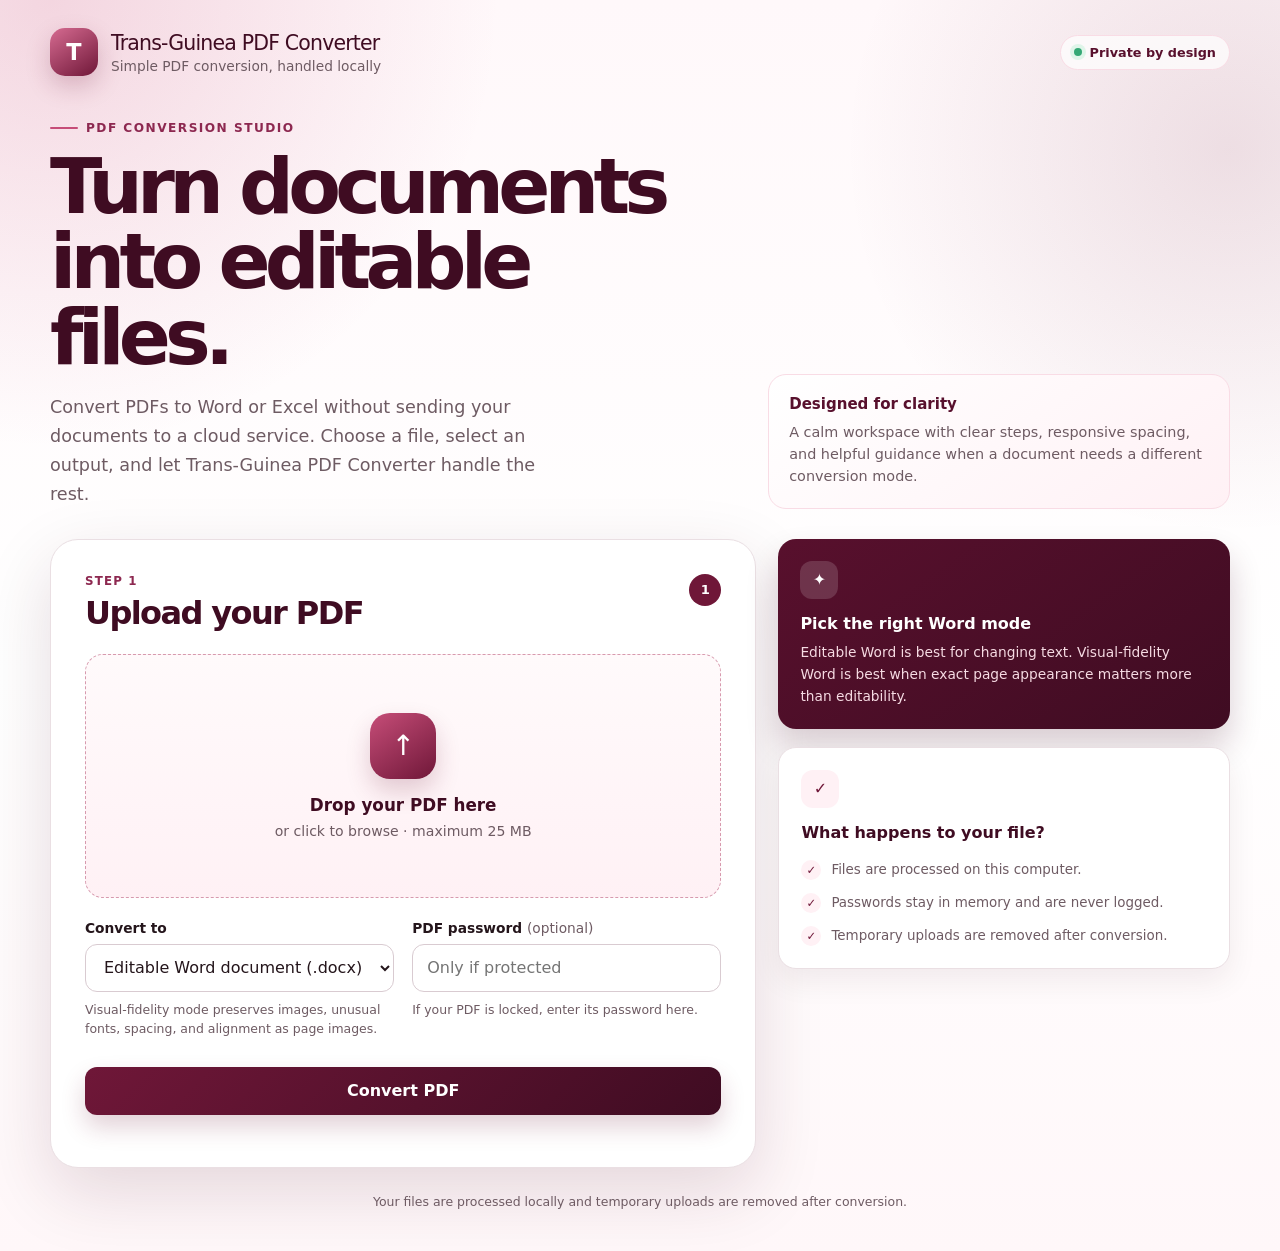
==== templates/index.html @ 627b2bba "Restore application source, tests, templates and packaging" ====
<!doctype html>
<html lang="en">
<head>
    <meta charset="utf-8">
    <meta name="viewport" content="width=device-width, initial-scale=1">
    <meta name="theme-color" content="#6f1738">
    <meta name="description" content="Convert PDF files to Word and Excel formats locally and privately.">
    <title>Trans-Guinea PDF Converter</title>
    <style>
        :root {
            --wine-900: #3f0c22;
            --wine-800: #58102d;
            --wine-700: #6f1738;
            --wine-600: #8d2850;
            --rose-100: #fff1f5;
            --rose-200: #f9dce5;
            --rose-500: #c64d78;
            --ink: #24151b;
            --muted: #6e5b63;
            --line: #eadfe3;
            --surface: #ffffff;
            --success: #176b4d;
            --success-bg: #eaf8f1;
            --danger: #a33a4d;
            --danger-bg: #fff0f2;
            --shadow: 0 24px 70px rgba(63, 12, 34, .14);
            --radius-lg: 28px;
            --radius-md: 18px;
            --radius-sm: 12px;
        }

        * { box-sizing: border-box; }
        html { min-width: 320px; background: #fff8fa; }
        body {
            min-width: 320px;
            min-height: 100vh;
            margin: 0;
            color: var(--ink);
            font-family: Inter, ui-sans-serif, system-ui, -apple-system, BlinkMacSystemFont, "Segoe UI", sans-serif;
            background:
                radial-gradient(circle at 4% 0%, rgba(198, 77, 120, .2), transparent 28rem),
                radial-gradient(circle at 96% 12%, rgba(111, 23, 56, .12), transparent 24rem),
                linear-gradient(180deg, #fff8fa 0%, #fff 54%, #fff7f9 100%);
        }

        button, input, select { font: inherit; }
        button, label, select { -webkit-tap-highlight-color: transparent; }

        .page-shell { width: min(1180px, calc(100% - 40px)); margin: 0 auto; padding: 28px 0 42px; }
        .topbar { display: flex; align-items: center; justify-content: space-between; gap: 20px; margin-bottom: 38px; }
        .brand { display: flex; align-items: center; gap: 13px; min-width: 0; }
        .brand-mark {
            display: grid;
            flex: 0 0 48px;
            width: 48px;
            height: 48px;
            place-items: center;
            border-radius: 15px;
            color: #fff;
            font-size: 1.4rem;
            font-weight: 800;
            background: linear-gradient(145deg, #d66b91, var(--wine-700));
            box-shadow: 0 10px 24px rgba(111, 23, 56, .22);
        }
        .brand-name { margin: 0; color: var(--wine-900); font-size: 1.28rem; letter-spacing: -.04em; }
        .brand-tagline { margin: 3px 0 0; color: var(--muted); font-size: .86rem; }
        .privacy-badge { display: inline-flex; align-items: center; gap: 8px; padding: 9px 13px; color: var(--wine-800); border: 1px solid var(--rose-200); border-radius: 999px; background: rgba(255, 255, 255, .72); font-size: .8rem; font-weight: 750; white-space: nowrap; }
        .privacy-badge::before { content: ""; width: 8px; height: 8px; border-radius: 50%; background: #35a875; box-shadow: 0 0 0 4px #dff5e9; }

        .hero { display: grid; grid-template-columns: minmax(0, 1fr) minmax(300px, .72fr); gap: clamp(30px, 6vw, 84px); align-items: end; margin-bottom: 30px; }
        .eyebrow { display: inline-flex; align-items: center; gap: 8px; margin: 0 0 14px; color: var(--wine-600); font-size: .76rem; font-weight: 850; letter-spacing: .12em; text-transform: uppercase; }
        .eyebrow::before { content: ""; width: 28px; height: 2px; border-radius: 99px; background: var(--rose-500); }
        h1 { max-width: 700px; margin: 0; color: var(--wine-900); font-size: clamp(2.35rem, 6vw, 5rem); line-height: .98; letter-spacing: -.075em; }
        .hero-copy { max-width: 530px; margin: 18px 0 0; color: var(--muted); font-size: clamp(.98rem, 2vw, 1.1rem); line-height: 1.65; }
        .hero-note { padding: 20px; border: 1px solid var(--rose-200); border-radius: var(--radius-md); background: linear-gradient(145deg, #fff, var(--rose-100)); }
        .hero-note strong { display: block; margin-bottom: 8px; color: var(--wine-800); font-size: .94rem; }
        .hero-note p { margin: 0; color: var(--muted); font-size: .9rem; line-height: 1.55; }

        .workspace { display: grid; grid-template-columns: minmax(0, 1.22fr) minmax(290px, .78fr); gap: 22px; align-items: start; }
        .panel { min-width: 0; padding: clamp(22px, 4vw, 34px); border: 1px solid var(--line); border-radius: var(--radius-lg); background: var(--surface); box-shadow: var(--shadow); }
        .panel-header { display: flex; align-items: flex-start; justify-content: space-between; gap: 18px; margin-bottom: 22px; }
        .panel-kicker { margin: 0 0 6px; color: var(--wine-600); font-size: .74rem; font-weight: 850; letter-spacing: .1em; text-transform: uppercase; }
        h2 { margin: 0; color: var(--wine-900); font-size: clamp(1.45rem, 3vw, 2rem); letter-spacing: -.05em; }
        .step { display: grid; width: 32px; height: 32px; flex: 0 0 32px; place-items: center; color: #fff; border-radius: 50%; background: var(--wine-700); font-size: .82rem; font-weight: 800; }

        .dropzone { position: relative; display: grid; min-height: 244px; place-items: center; padding: 28px; text-align: center; border: 1.5px dashed #d79aae; border-radius: var(--radius-md); background: linear-gradient(180deg, #fffafb, var(--rose-100)); cursor: pointer; transition: border-color .2s ease, background .2s ease, transform .2s ease, box-shadow .2s ease; }
        .dropzone:hover, .dropzone.dragover, .dropzone:focus-within { border-color: var(--wine-600); background: #fff3f7; box-shadow: 0 0 0 4px rgba(198, 77, 120, .1); }
        .dropzone.dragover { transform: translateY(-2px); }
        .dropzone input { position: absolute; width: 1px; height: 1px; opacity: 0; }
        .upload-icon { display: grid; width: 66px; height: 66px; margin: 0 auto 16px; place-items: center; color: #fff; border-radius: 20px; background: linear-gradient(145deg, var(--rose-500), var(--wine-700)); box-shadow: 0 12px 24px rgba(111, 23, 56, .2); font-size: 1.75rem; }
        .dropzone strong { display: block; color: var(--wine-900); font-size: 1.05rem; }
        .upload-content > span:not(.upload-icon):not(.file-name) { display: block; margin-top: 8px; color: var(--muted); font-size: .88rem; }
        .file-name { max-width: 100%; margin: 13px auto 0; color: var(--wine-700); font-size: .9rem; font-weight: 750; overflow-wrap: anywhere; }

        .form-grid { display: grid; grid-template-columns: repeat(2, minmax(0, 1fr)); gap: 18px; margin-top: 22px; }
        .field { min-width: 0; }
        .field label { display: block; margin-bottom: 8px; color: var(--ink); font-size: .86rem; font-weight: 800; }
        .optional { color: var(--muted); font-weight: 500; }
        select, input[type=password] { width: 100%; min-height: 48px; padding: 12px 14px; color: var(--ink); border: 1px solid #d9cbd1; border-radius: var(--radius-sm); outline: none; background: #fff; transition: border-color .2s ease, box-shadow .2s ease; }
        select:focus, input[type=password]:focus { border-color: var(--wine-600); box-shadow: 0 0 0 4px rgba(198, 77, 120, .12); }
        .hint { min-height: 42px; margin: 9px 0 0; color: var(--muted); font-size: .78rem; line-height: 1.5; }

        .actions { display: flex; flex-wrap: wrap; gap: 12px; align-items: center; margin-top: 24px; }
        button { min-height: 48px; padding: 12px 18px; border: 0; border-radius: var(--radius-sm); cursor: pointer; font-weight: 800; transition: transform .2s ease, box-shadow .2s ease, background .2s ease; }
        button:focus-visible, .download-link:focus-visible { outline: 3px solid rgba(198, 77, 120, .35); outline-offset: 3px; }
        #submitBtn { flex: 1 1 220px; color: #fff; background: linear-gradient(135deg, var(--wine-700), var(--wine-900)); box-shadow: 0 12px 24px rgba(111, 23, 56, .2); }
        #submitBtn:hover:not(:disabled) { transform: translateY(-1px); box-shadow: 0 15px 28px rgba(111, 23, 56, .27); }
        #submitBtn:disabled { cursor: wait; opacity: .65; }
        .reset { display: none; flex: 0 1 auto; color: var(--wine-700); border: 1px solid var(--rose-200); background: #fff; }
        .reset:hover { background: var(--rose-100); }
        .status { min-height: 0; margin-top: 18px; padding: 0; color: var(--muted); font-size: .9rem; line-height: 1.55; overflow-wrap: anywhere; }
        .status:not(:empty) { padding: 14px 16px; border-radius: var(--radius-sm); background: #faf7f8; }
        .status.success { color: var(--success); background: var(--success-bg); }
        .status.error { color: var(--danger); background: var(--danger-bg); }
        .status div { margin-top: 5px; font-size: .82rem; }
        .download-link { color: var(--wine-700); font-weight: 850; }
        .spinner { display: inline-block; width: 14px; height: 14px; margin-right: 8px; vertical-align: -2px; border: 2px solid currentColor; border-right-color: transparent; border-radius: 50%; animation: spin .8s linear infinite; }
        @keyframes spin { to { transform: rotate(360deg); } }

        .side-stack { display: grid; gap: 18px; }
        .info-card { padding: 22px; border: 1px solid var(--line); border-radius: var(--radius-md); background: var(--surface); box-shadow: 0 12px 30px rgba(63, 12, 34, .07); }
        .info-card.accent { color: #fff; border: 0; background: linear-gradient(145deg, var(--wine-800), var(--wine-900)); box-shadow: 0 18px 32px rgba(63, 12, 34, .2); }
        .info-icon { display: grid; width: 38px; height: 38px; margin-bottom: 15px; place-items: center; color: var(--wine-700); border-radius: 12px; background: var(--rose-100); font-weight: 900; }
        .accent .info-icon { color: #fff; background: rgba(255, 255, 255, .15); }
        .info-card h3 { margin: 0 0 8px; color: var(--wine-900); font-size: 1rem; }
        .accent h3 { color: #fff; }
        .info-card p { margin: 0; color: var(--muted); font-size: .86rem; line-height: 1.6; }
        .accent p { color: #f6dbe3; }
        .feature-list { display: grid; gap: 13px; margin: 18px 0 0; padding: 0; list-style: none; }
        .feature-list li { display: flex; gap: 10px; align-items: flex-start; color: var(--muted); font-size: .84rem; line-height: 1.45; }
        .feature-list li::before { content: "✓"; display: grid; flex: 0 0 20px; width: 20px; height: 20px; place-items: center; color: var(--wine-700); border-radius: 50%; background: var(--rose-100); font-size: .72rem; font-weight: 900; }
        footer { margin-top: 26px; color: var(--muted); font-size: .78rem; text-align: center; }

        @media (max-width: 820px) {
            .hero, .workspace { grid-template-columns: 1fr; }
            .hero { gap: 22px; }
            .hero-note { max-width: 560px; }
            .side-stack { grid-template-columns: repeat(2, minmax(0, 1fr)); }
        }

        @media (max-width: 600px) {
            .page-shell { width: min(100% - 24px, 520px); padding-top: 18px; }
            .topbar { align-items: flex-start; margin-bottom: 28px; }
            .privacy-badge { padding: 7px 9px; font-size: .7rem; }
            .brand-mark { flex-basis: 42px; width: 42px; height: 42px; }
            .brand-name { font-size: 1.08rem; }
            .brand-tagline { font-size: .76rem; }
            h1 { font-size: clamp(2.45rem, 13vw, 4rem); }
            .panel { padding: 20px 16px; border-radius: 22px; }
            .dropzone { min-height: 220px; padding: 22px 16px; }
            .form-grid, .side-stack { grid-template-columns: 1fr; }
            .actions { align-items: stretch; }
            #submitBtn, .reset { width: 100%; flex-basis: 100%; }
        }

        @media (prefers-reduced-motion: reduce) {
            *, *::before, *::after { scroll-behavior: auto !important; animation-duration: .01ms !important; transition-duration: .01ms !important; }
        }
    </style>
</head>
<body>
<main class="page-shell">
    <header class="topbar">
        <div class="brand">
            <div class="brand-mark" aria-hidden="true">T</div>
            <div>
                <p class="brand-name">Trans-Guinea PDF Converter</p>
                <p class="brand-tagline">Simple PDF conversion, handled locally</p>
            </div>
        </div>
        <div class="privacy-badge">Private by design</div>
    </header>

    <section class="hero" aria-labelledby="page-title">
        <div>
            <p class="eyebrow">PDF conversion studio</p>
            <h1 id="page-title">Turn documents into editable files.</h1>
            <p class="hero-copy">Convert PDFs to Word or Excel without sending your documents to a cloud service. Choose a file, select an output, and let Trans-Guinea PDF Converter handle the rest.</p>
        </div>
        <aside class="hero-note">
            <strong>Designed for clarity</strong>
            <p>A calm workspace with clear steps, responsive spacing, and helpful guidance when a document needs a different conversion mode.</p>
        </aside>
    </section>

    <section class="workspace" aria-label="PDF conversion workspace">
        <div class="panel">
            <div class="panel-header">
                <div><p class="panel-kicker">Step 1</p><h2>Upload your PDF</h2></div>
                <div class="step" aria-hidden="true">1</div>
            </div>
            <form id="uploadForm">
                <label class="dropzone" id="dropzone" for="file">
                    <input id="file" name="file" type="file" accept="application/pdf,.pdf" required>
                    <div class="upload-content">
                        <span class="upload-icon" aria-hidden="true">↑</span>
                        <strong>Drop your PDF here</strong>
                        <span>or click to browse · maximum 25 MB</span>
                        <span class="file-name" id="fileName"></span>
                    </div>
                </label>

                <div class="form-grid">
                    <div class="field">
                        <label for="format">Convert to</label>
                        <select id="format" name="format">
                            <option value="docx">Editable Word document (.docx)</option>
                            <option value="docx_visual">Visual-fidelity Word (.docx)</option>
                            <option value="xlsx">Excel workbook — tables only (.xlsx)</option>
                        </select>
                        <p class="hint">Visual-fidelity mode preserves images, unusual fonts, spacing, and alignment as page images.</p>
                    </div>
                    <div class="field">
                        <label for="password">PDF password <span class="optional">(optional)</span></label>
                        <input id="password" name="password" type="password" autocomplete="off" placeholder="Only if protected">
                        <p class="hint">If your PDF is locked, enter its password here.</p>
                    </div>
                </div>

                <div class="actions">
                    <button id="submitBtn" type="submit">Convert PDF</button>
                    <button class="reset" id="resetBtn" type="button">Start over</button>
                </div>
                <div class="status" id="status" role="status" aria-live="polite"></div>
            </form>
        </div>

        <aside class="side-stack" aria-label="Conversion information">
            <div class="info-card accent">
                <div class="info-icon" aria-hidden="true">✦</div>
                <h3>Pick the right Word mode</h3>
                <p>Editable Word is best for changing text. Visual-fidelity Word is best when exact page appearance matters more than editability.</p>
            </div>
            <div class="info-card">
                <div class="info-icon" aria-hidden="true">✓</div>
                <h3>What happens to your file?</h3>
                <ul class="feature-list">
                    <li>Files are processed on this computer.</li>
                    <li>Passwords stay in memory and are never logged.</li>
                    <li>Temporary uploads are removed after conversion.</li>
                </ul>
            </div>
        </aside>
    </section>

    <footer>Your files are processed locally and temporary uploads are removed after conversion.</footer>
</main>
<script>
const form = document.getElementById('uploadForm');
const fileInput = document.getElementById('file');
const dropzone = document.getElementById('dropzone');
const fileName = document.getElementById('fileName');
const status = document.getElementById('status');
const submitBtn = document.getElementById('submitBtn');
const resetBtn = document.getElementById('resetBtn');

function showFile() {
    fileName.textContent = fileInput.files[0] ? fileInput.files[0].name : '';
}

fileInput.addEventListener('change', showFile);
['dragenter', 'dragover'].forEach(type => dropzone.addEventListener(type, event => {
    event.preventDefault();
    dropzone.classList.add('dragover');
}));
['dragleave', 'drop'].forEach(type => dropzone.addEventListener(type, event => {
    event.preventDefault();
    dropzone.classList.remove('dragover');
}));
dropzone.addEventListener('drop', event => {
    if (event.dataTransfer.files.length) {
        fileInput.files = event.dataTransfer.files;
        showFile();
    }
});

form.addEventListener('submit', async event => {
    event.preventDefault();
    if (!fileInput.files.length) {
        fileInput.focus();
        return;
    }
    status.className = 'status';
    status.innerHTML = '<span class="spinner"></span>Converting securely on your computer…';
    submitBtn.disabled = true;
    resetBtn.style.display = 'none';
    try {
        const response = await fetch('/convert', { method: 'POST', body: new FormData(form) });
        const data = await response.json();
        if (!response.ok) throw new Error(data.error || 'Conversion failed.');
        status.className = 'status success';
        const warnings = (data.warnings || []).map(warning => `<div>${warning}</div>`).join('');
        status.innerHTML = `Done — <a class="download-link" href="${data.download_url}">Download ${data.filename}</a>${warnings}`;
        resetBtn.style.display = 'inline-block';
    } catch (error) {
        status.className = 'status error';
        status.textContent = error.message;
    } finally {
        submitBtn.disabled = false;
    }
});

resetBtn.addEventListener('click', () => {
    form.reset();
    fileName.textContent = '';
    status.textContent = '';
    status.className = 'status';
    resetBtn.style.display = 'none';
    fileInput.focus();
});
</script>
</body>
</html>
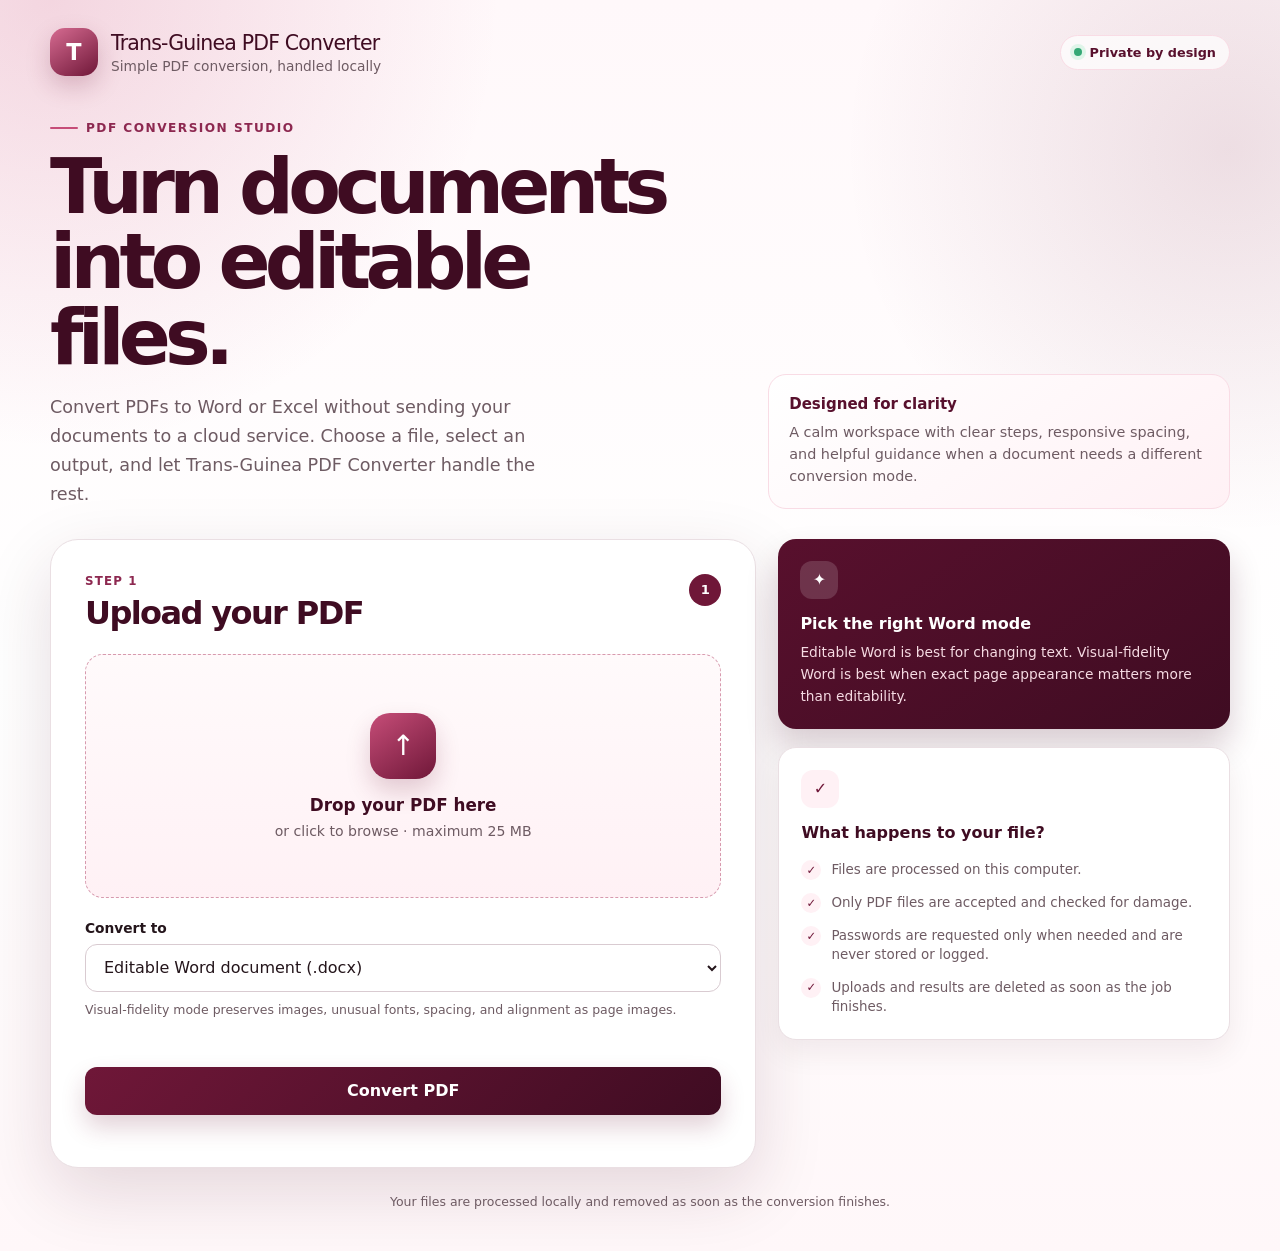
==== commit b0bf6cef: "Harden privacy: temp-only processing, password popup, PDF validation" ====
--- a/templates/index.html
+++ b/templates/index.html
@@ -92,7 +92,15 @@
         .upload-content > span:not(.upload-icon):not(.file-name) { display: block; margin-top: 8px; color: var(--muted); font-size: .88rem; }
         .file-name { max-width: 100%; margin: 13px auto 0; color: var(--wine-700); font-size: .9rem; font-weight: 750; overflow-wrap: anywhere; }
 
-        .form-grid { display: grid; grid-template-columns: repeat(2, minmax(0, 1fr)); gap: 18px; margin-top: 22px; }
+        .form-grid { display: grid; grid-template-columns: minmax(0, 1fr); gap: 18px; margin-top: 22px; }
+        dialog { width: min(420px, calc(100% - 32px)); padding: 26px; color: var(--ink); border: 1px solid var(--line); border-radius: var(--radius-md); box-shadow: var(--shadow); }
+        dialog::backdrop { background: rgba(63, 12, 34, .45); }
+        dialog h3 { margin: 0 0 8px; color: var(--wine-900); }
+        dialog p { margin: 0 0 16px; color: var(--muted); font-size: .88rem; line-height: 1.5; }
+        .dialog-error { min-height: 1.2em; margin: 8px 0 0; color: var(--danger); font-size: .82rem; }
+        .dialog-actions { display: flex; gap: 10px; justify-content: flex-end; margin-top: 18px; }
+        .dialog-actions .secondary { color: var(--wine-700); border: 1px solid var(--rose-200); background: #fff; }
+        .dialog-actions .primary { color: #fff; background: var(--wine-700); }
         .field { min-width: 0; }
         .field label { display: block; margin-bottom: 8px; color: var(--ink); font-size: .86rem; font-weight: 800; }
         .optional { color: var(--muted); font-weight: 500; }
@@ -210,11 +218,6 @@
                         </select>
                         <p class="hint">Visual-fidelity mode preserves images, unusual fonts, spacing, and alignment as page images.</p>
                     </div>
-                    <div class="field">
-                        <label for="password">PDF password <span class="optional">(optional)</span></label>
-                        <input id="password" name="password" type="password" autocomplete="off" placeholder="Only if protected">
-                        <p class="hint">If your PDF is locked, enter its password here.</p>
-                    </div>
                 </div>
 
                 <div class="actions">
@@ -236,15 +239,28 @@
                 <h3>What happens to your file?</h3>
                 <ul class="feature-list">
                     <li>Files are processed on this computer.</li>
-                    <li>Passwords stay in memory and are never logged.</li>
-                    <li>Temporary uploads are removed after conversion.</li>
+                    <li>Only PDF files are accepted and checked for damage.</li>
+                    <li>Passwords are requested only when needed and are never stored or logged.</li>
+                    <li>Uploads and results are deleted as soon as the job finishes.</li>
                 </ul>
             </div>
         </aside>
     </section>
 
-    <footer>Your files are processed locally and temporary uploads are removed after conversion.</footer>
+    <footer>Your files are processed locally and removed as soon as the conversion finishes.</footer>
 </main>
+<dialog id="passwordDialog" aria-labelledby="passwordTitle">
+    <form method="dialog" id="passwordForm">
+        <h3 id="passwordTitle">Password required</h3>
+        <p>This PDF is protected. Enter its password to continue. It is used only for this conversion.</p>
+        <input id="password" type="password" autocomplete="off" aria-label="PDF password" required>
+        <p class="dialog-error" id="passwordError" role="alert"></p>
+        <div class="dialog-actions">
+            <button type="button" class="secondary" id="passwordCancel">Cancel</button>
+            <button type="submit" class="primary">Unlock</button>
+        </div>
+    </form>
+</dialog>
 <script>
 const form = document.getElementById('uploadForm');
 const fileInput = document.getElementById('file');
@@ -254,11 +270,60 @@
 const submitBtn = document.getElementById('submitBtn');
 const resetBtn = document.getElementById('resetBtn');
 
+const passwordDialog = document.getElementById('passwordDialog');
+const passwordForm = document.getElementById('passwordForm');
+const passwordInput = document.getElementById('password');
+const passwordError = document.getElementById('passwordError');
+
 function showFile() {
     fileName.textContent = fileInput.files[0] ? fileInput.files[0].name : '';
 }
 
-fileInput.addEventListener('change', showFile);
+function isPdf(file) {
+    return file && file.name.toLowerCase().endsWith('.pdf');
+}
+
+function askPassword(message) {
+    return new Promise(resolve => {
+        passwordError.textContent = message || '';
+        passwordInput.value = '';
+        const finish = value => {
+            passwordForm.removeEventListener('submit', onSubmit);
+            passwordDialog.removeEventListener('cancel', onCancel);
+            document.getElementById('passwordCancel').removeEventListener('click', onCancel);
+            passwordDialog.close();
+            passwordInput.value = '';
+            resolve(value);
+        };
+        const onSubmit = event => { event.preventDefault(); finish(passwordInput.value); };
+        const onCancel = event => { event.preventDefault(); finish(null); };
+        passwordForm.addEventListener('submit', onSubmit);
+        passwordDialog.addEventListener('cancel', onCancel);
+        document.getElementById('passwordCancel').addEventListener('click', onCancel);
+        passwordDialog.showModal();
+        passwordInput.focus();
+    });
+}
+
+function saveBlob(blob, name) {
+    const url = URL.createObjectURL(blob);
+    const link = document.createElement('a');
+    link.href = url;
+    link.download = name;
+    document.body.appendChild(link);
+    link.click();
+    link.remove();
+    setTimeout(() => URL.revokeObjectURL(url), 1000);
+}
+
+fileInput.addEventListener('change', () => {
+    if (fileInput.files.length && !isPdf(fileInput.files[0])) {
+        fileInput.value = '';
+        status.className = 'status error';
+        status.textContent = 'Only PDF files are supported.';
+    }
+    showFile();
+});
 ['dragenter', 'dragover'].forEach(type => dropzone.addEventListener(type, event => {
     event.preventDefault();
     dropzone.classList.add('dragover');
@@ -268,10 +333,15 @@
     dropzone.classList.remove('dragover');
 }));
 dropzone.addEventListener('drop', event => {
-    if (event.dataTransfer.files.length) {
-        fileInput.files = event.dataTransfer.files;
-        showFile();
+    const file = event.dataTransfer.files[0];
+    if (!file) return;
+    if (!isPdf(file)) {
+        status.className = 'status error';
+        status.textContent = 'Only PDF files are supported.';
+        return;
     }
+    fileInput.files = event.dataTransfer.files;
+    showFile();
 });
 
 form.addEventListener('submit', async event => {
@@ -284,18 +354,41 @@
     status.innerHTML = '<span class="spinner"></span>Converting securely on your computer…';
     submitBtn.disabled = true;
     resetBtn.style.display = 'none';
+    let password = null;
     try {
-        const response = await fetch('/convert', { method: 'POST', body: new FormData(form) });
-        const data = await response.json();
-        if (!response.ok) throw new Error(data.error || 'Conversion failed.');
-        status.className = 'status success';
-        const warnings = (data.warnings || []).map(warning => `<div>${warning}</div>`).join('');
-        status.innerHTML = `Done — <a class="download-link" href="${data.download_url}">Download ${data.filename}</a>${warnings}`;
-        resetBtn.style.display = 'inline-block';
+        while (true) {
+            const body = new FormData(form);
+            if (password !== null) body.set('password', password);
+            const response = await fetch('/convert', { method: 'POST', body });
+            if (response.ok) {
+                const warnings = JSON.parse(decodeURIComponent(response.headers.get('X-Conversion-Warnings') || '[]'));
+                const disposition = response.headers.get('Content-Disposition') || '';
+                const match = /filename\*?=(?:UTF-8'')?"?([^";]+)/i.exec(disposition);
+                const name = match ? decodeURIComponent(match[1]) : 'converted-file';
+                saveBlob(await response.blob(), name);
+                status.className = 'status success';
+                status.textContent = `Done — ${name} was downloaded. No copy of your file was kept.`;
+                warnings.forEach(warning => {
+                    const note = document.createElement('div');
+                    note.textContent = warning;
+                    status.appendChild(note);
+                });
+                resetBtn.style.display = 'inline-block';
+                return;
+            }
+            const data = await response.json();
+            if (data.password_required) {
+                password = await askPassword(data.incorrect ? data.error : '');
+                if (password === null) throw new Error('Conversion cancelled. The PDF is password protected.');
+                continue;
+            }
+            throw new Error(data.error || 'Conversion failed.');
+        }
     } catch (error) {
         status.className = 'status error';
         status.textContent = error.message;
     } finally {
+        password = null;
         submitBtn.disabled = false;
     }
 });
